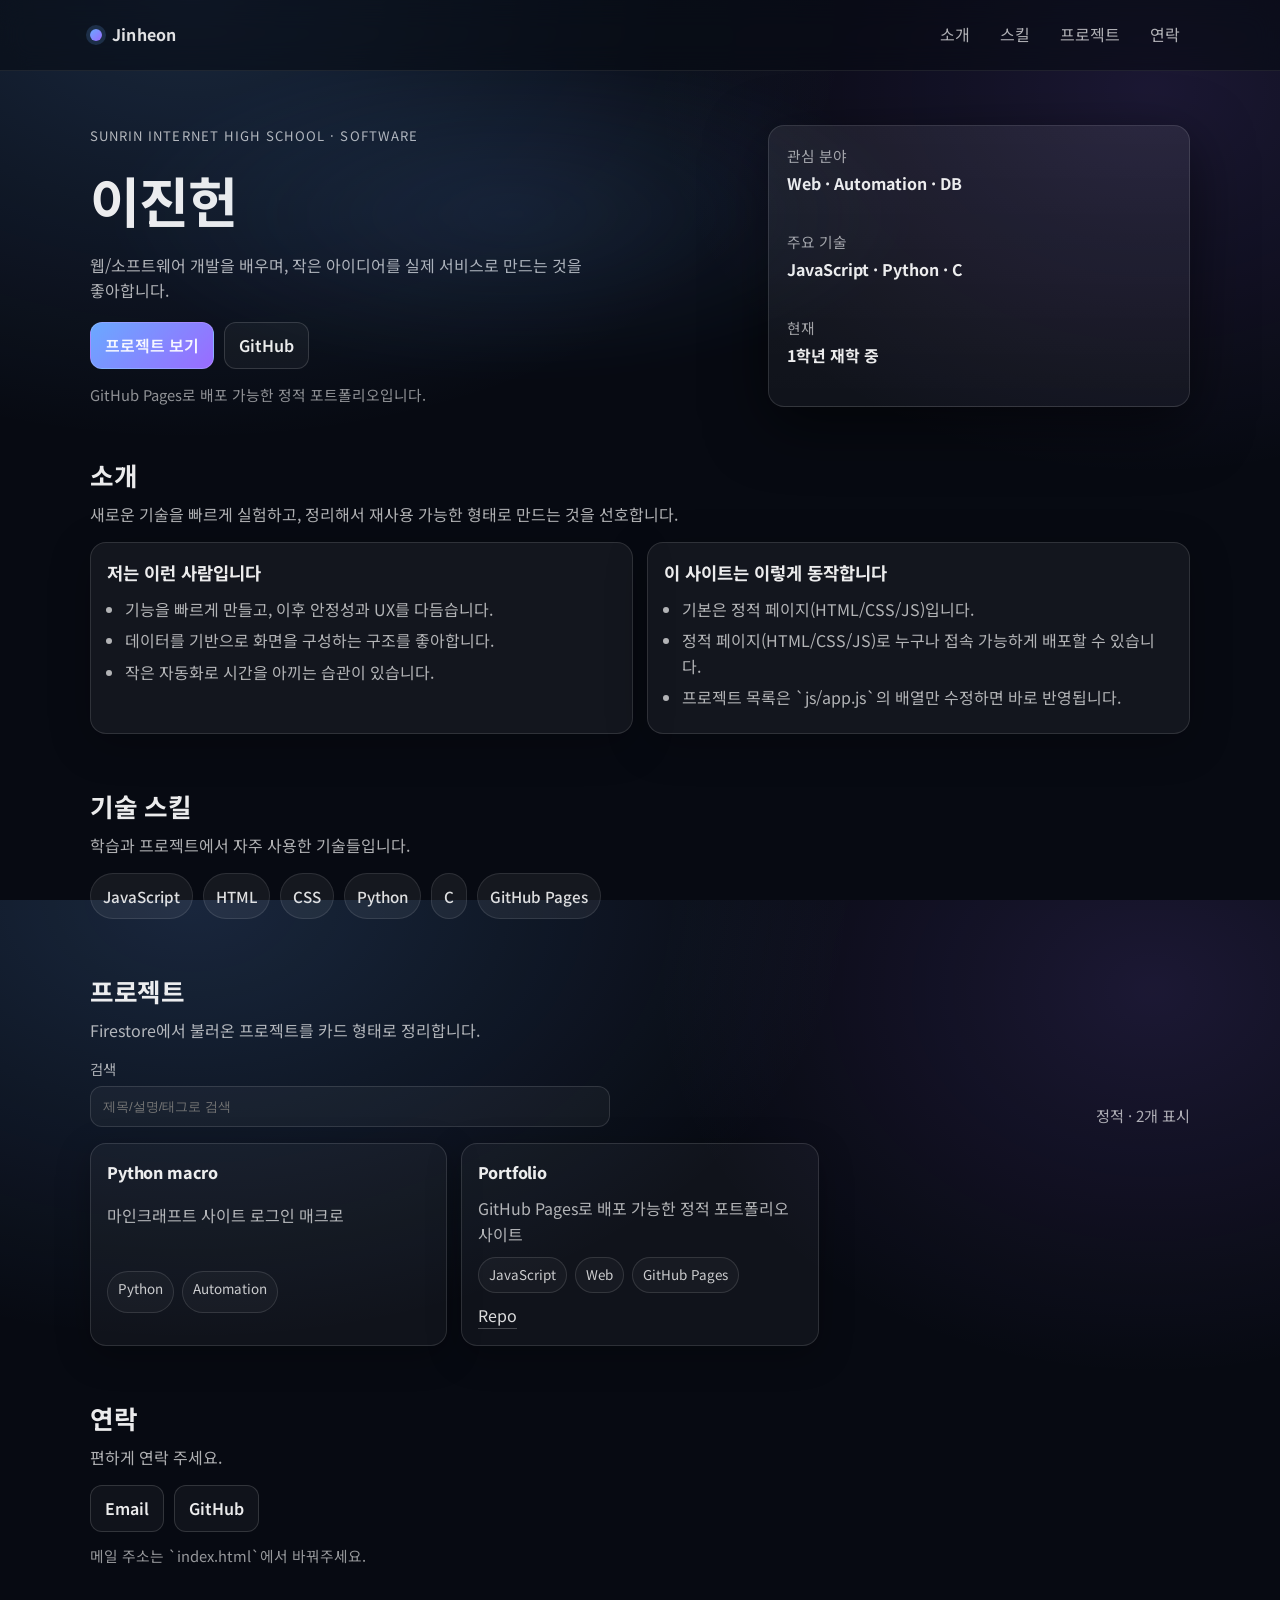
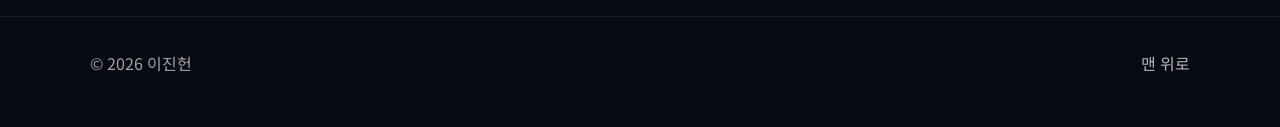
==== index.html @ 4f5d314d "Remove Firebase and make portfolio fully static Projects are now rendered from local data and both r" ====
<!DOCTYPE html>
<html lang="ko">
<head>
    <meta charset="UTF-8">
    <meta name="viewport" content="width=device-width, initial-scale=1.0">
    <title>이진헌 | Portfolio</title>
    <link rel="preconnect" href="https://fonts.googleapis.com">
    <link rel="preconnect" href="https://fonts.gstatic.com" crossorigin>
    <link href="https://fonts.googleapis.com/css2?family=Roboto:wght@300;400;500;700&family=Noto+Sans+KR:wght@300;400;500;700&display=swap" rel="stylesheet">
    <link rel="stylesheet" href="css/style.css">
</head>
<body>
    <a class="skip-link" href="#main">본문 바로가기</a>

    <header class="site-header">
        <div class="container header-inner">
            <a class="brand" href="#top" aria-label="홈으로">
                <span class="brand-mark" aria-hidden="true"></span>
                <span class="brand-text">Jinheon</span>
            </a>
            <nav class="nav" aria-label="주요 메뉴">
                <a href="#about">소개</a>
                <a href="#skills">스킬</a>
                <a href="#projects">프로젝트</a>
                <a href="#contact">연락</a>
            </nav>
        </div>
    </header>

    <main id="main">
        <section class="hero" id="top">
            <div class="container hero-inner">
                <div class="hero-text">
                    <p class="kicker">Sunrin Internet High School · Software</p>
                    <h1>이진헌</h1>
                    <p class="subtitle">웹/소프트웨어 개발을 배우며, 작은 아이디어를 실제 서비스로 만드는 것을 좋아합니다.</p>
                    <div class="cta-row">
                        <a class="btn primary" href="#projects">프로젝트 보기</a>
                        <a class="btn ghost" href="https://github.com/J1n-h" target="_blank" rel="noreferrer">GitHub</a>
                    </div>
                    <p class="meta">GitHub Pages로 배포 가능한 정적 포트폴리오입니다.</p>
                </div>
                <div class="hero-card" aria-label="요약 카드">
                    <div class="stat">
                        <div class="stat-label">관심 분야</div>
                        <div class="stat-value">Web · Automation · DB</div>
                    </div>
                    <div class="stat">
                        <div class="stat-label">주요 기술</div>
                        <div class="stat-value">JavaScript · Python · C</div>
                    </div>
                    <div class="stat">
                        <div class="stat-label">현재</div>
                        <div class="stat-value">1학년 재학 중</div>
                    </div>
                </div>
            </div>
            <div class="hero-glow" aria-hidden="true"></div>
        </section>

        <section class="section" id="about">
            <div class="container">
                <div class="section-head">
                    <h2>소개</h2>
                    <p>새로운 기술을 빠르게 실험하고, 정리해서 재사용 가능한 형태로 만드는 것을 선호합니다.</p>
                </div>
                <div class="grid two">
                    <div class="card">
                        <h3>저는 이런 사람입니다</h3>
                        <ul class="bullets">
                            <li>기능을 빠르게 만들고, 이후 안정성과 UX를 다듬습니다.</li>
                            <li>데이터를 기반으로 화면을 구성하는 구조를 좋아합니다.</li>
                            <li>작은 자동화로 시간을 아끼는 습관이 있습니다.</li>
                        </ul>
                    </div>
                    <div class="card">
                        <h3>이 사이트는 이렇게 동작합니다</h3>
                        <ul class="bullets">
                            <li>기본은 정적 페이지(HTML/CSS/JS)입니다.</li>
                            <li>정적 페이지(HTML/CSS/JS)로 누구나 접속 가능하게 배포할 수 있습니다.</li>
                            <li>프로젝트 목록은 `js/app.js`의 배열만 수정하면 바로 반영됩니다.</li>
                        </ul>
                    </div>
                </div>
            </div>
        </section>

        <section class="section" id="skills">
            <div class="container">
                <div class="section-head">
                    <h2>기술 스킬</h2>
                    <p>학습과 프로젝트에서 자주 사용한 기술들입니다.</p>
                </div>
                <div class="chips" aria-label="기술 스킬 목록">
                    <span class="chip">JavaScript</span>
                    <span class="chip">HTML</span>
                    <span class="chip">CSS</span>
                    <span class="chip">Python</span>
                    <span class="chip">C</span>
                    <span class="chip">GitHub Pages</span>
                </div>
            </div>
        </section>

        <section class="section" id="projects">
            <div class="container">
                <div class="section-head">
                    <h2>프로젝트</h2>
                    <p>Firestore에서 불러온 프로젝트를 카드 형태로 정리합니다.</p>
                </div>

                <div class="toolbar">
                    <label class="field">
                        <span class="field-label">검색</span>
                        <input id="project-search" type="search" placeholder="제목/설명/태그로 검색" autocomplete="off" />
                    </label>
                    <div class="status" id="project-status" role="status" aria-live="polite"></div>
                </div>

                <div class="projects" id="project-list" aria-label="프로젝트 목록">
                    <!-- JS에서 프로젝트 카드 렌더링 -->
                </div>
            </div>
        </section>

        <section class="section" id="contact">
            <div class="container">
                <div class="section-head">
                    <h2>연락</h2>
                    <p>편하게 연락 주세요.</p>
                </div>
                <div class="contact-row">
                    <a class="btn ghost" href="mailto:example@email.com">Email</a>
                    <a class="btn ghost" href="https://github.com/J1n-h" target="_blank" rel="noreferrer">GitHub</a>
                </div>
                <p class="note">메일 주소는 `index.html`에서 바꿔주세요.</p>
            </div>
        </section>
    </main>

    <footer class="site-footer">
        <div class="container footer-inner">
            <p>&copy; 2026 이진헌</p>
            <a href="#top" class="to-top">맨 위로</a>
        </div>
    </footer>

    <script type="module" src="js/app.js"></script>
</body>
</html>
---- css/style.css ----
:root {
    --bg: #070a12;
    --surface: rgba(255, 255, 255, 0.06);
    --surface-2: rgba(255, 255, 255, 0.09);
    --border: rgba(255, 255, 255, 0.12);
    --text: rgba(255, 255, 255, 0.92);
    --muted: rgba(255, 255, 255, 0.68);
    --brand: #6aa9ff;
    --brand-2: #9a6bff;
    --shadow: 0 18px 60px rgba(0, 0, 0, 0.55);
    --radius: 16px;
}

* { box-sizing: border-box; }

html, body {
    height: 100%;
}

body {
    margin: 0;
    font-family: 'Noto Sans KR', 'Roboto', system-ui, -apple-system, Segoe UI, sans-serif;
    background: radial-gradient(1200px 800px at 15% 0%, rgba(106, 169, 255, 0.18), transparent 55%),
                radial-gradient(900px 700px at 90% 10%, rgba(154, 107, 255, 0.14), transparent 55%),
                var(--bg);
    color: var(--text);
    line-height: 1.6;
}

a { color: inherit; }

.container {
    width: min(1100px, calc(100% - 48px));
    margin: 0 auto;
}

.skip-link {
    position: absolute;
    left: -999px;
    top: 8px;
    padding: 10px 12px;
    background: rgba(255, 255, 255, 0.95);
    color: #0b1020;
    border-radius: 10px;
    z-index: 9999;
}
.skip-link:focus {
    left: 16px;
}

.site-header {
    position: sticky;
    top: 0;
    z-index: 50;
    backdrop-filter: blur(14px);
    background: rgba(7, 10, 18, 0.55);
    border-bottom: 1px solid rgba(255, 255, 255, 0.08);
}

.header-inner {
    display: flex;
    align-items: center;
    justify-content: space-between;
    gap: 16px;
    padding: 14px 0;
}

.brand {
    display: inline-flex;
    align-items: center;
    gap: 10px;
    text-decoration: none;
    font-weight: 700;
    letter-spacing: 0.2px;
}
.brand-mark {
    width: 12px;
    height: 12px;
    border-radius: 6px;
    background: linear-gradient(135deg, var(--brand), var(--brand-2));
    box-shadow: 0 0 0 4px rgba(106, 169, 255, 0.18);
}
.brand-text { opacity: 0.95; }

.nav {
    display: flex;
    gap: 10px;
    flex-wrap: wrap;
    justify-content: flex-end;
}
.nav a {
    text-decoration: none;
    color: var(--muted);
    padding: 8px 10px;
    border-radius: 10px;
    transition: background 160ms ease, color 160ms ease;
}
.nav a:hover {
    background: rgba(255, 255, 255, 0.06);
    color: var(--text);
}

.hero {
    position: relative;
    padding: 54px 0 22px;
}
.hero-inner {
    display: grid;
    grid-template-columns: 1.4fr 0.9fr;
    gap: 22px;
    align-items: stretch;
}
.hero-text h1 {
    margin: 10px 0 10px;
    font-size: clamp(2.2rem, 5vw, 3.4rem);
    letter-spacing: -0.02em;
}
.kicker {
    margin: 0;
    color: var(--muted);
    letter-spacing: 0.08em;
    text-transform: uppercase;
    font-size: 0.82rem;
}
.subtitle {
    margin: 0 0 18px;
    color: var(--muted);
    max-width: 56ch;
}
.meta {
    margin: 14px 0 0;
    font-size: 0.92rem;
    color: rgba(255, 255, 255, 0.55);
}

.hero-card {
    border-radius: var(--radius);
    border: 1px solid var(--border);
    background: linear-gradient(180deg, rgba(255, 255, 255, 0.07), rgba(255, 255, 255, 0.04));
    box-shadow: var(--shadow);
    padding: 18px;
    display: grid;
    gap: 14px;
}
.stat-label {
    color: rgba(255, 255, 255, 0.6);
    font-size: 0.92rem;
}
.stat-value {
    font-weight: 700;
    margin-top: 4px;
}

.hero-glow {
    position: absolute;
    inset: 0;
    pointer-events: none;
    background: radial-gradient(600px 240px at 40% 40%, rgba(106, 169, 255, 0.12), transparent 70%);
    filter: blur(18px);
    opacity: 0.9;
}

.section {
    padding: 26px 0;
}
.section-head {
    display: grid;
    gap: 6px;
    margin-bottom: 14px;
}
.section-head h2 {
    margin: 0;
    font-size: 1.6rem;
    letter-spacing: -0.01em;
}
.section-head p {
    margin: 0;
    color: var(--muted);
}

.grid.two {
    display: grid;
    grid-template-columns: repeat(2, minmax(0, 1fr));
    gap: 14px;
}

.card {
    border-radius: var(--radius);
    border: 1px solid var(--border);
    background: rgba(255, 255, 255, 0.05);
    padding: 16px;
    box-shadow: 0 10px 40px rgba(0, 0, 0, 0.25);
}
.card h3 {
    margin: 0 0 10px;
    font-size: 1.1rem;
}
.bullets {
    margin: 0;
    padding-left: 18px;
    color: var(--muted);
}
.bullets li { margin: 6px 0; }

.chips {
    display: flex;
    flex-wrap: wrap;
    gap: 10px;
}
.chip {
    display: inline-flex;
    align-items: center;
    gap: 8px;
    padding: 10px 12px;
    border-radius: 999px;
    background: rgba(255, 255, 255, 0.06);
    border: 1px solid rgba(255, 255, 255, 0.1);
    color: rgba(255, 255, 255, 0.86);
    font-weight: 500;
    font-size: 0.95rem;
}

.cta-row {
    display: flex;
    gap: 10px;
    flex-wrap: wrap;
}

.btn {
    display: inline-flex;
    align-items: center;
    justify-content: center;
    gap: 8px;
    padding: 10px 14px;
    border-radius: 12px;
    border: 1px solid rgba(255, 255, 255, 0.14);
    text-decoration: none;
    font-weight: 600;
    transition: transform 120ms ease, background 160ms ease, border-color 160ms ease;
    user-select: none;
}
.btn:hover { transform: translateY(-1px); }
.btn.primary {
    background: linear-gradient(135deg, var(--brand), var(--brand-2));
    border-color: rgba(255, 255, 255, 0.16);
}
.btn.ghost {
    background: rgba(255, 255, 255, 0.04);
}
.btn.ghost:hover {
    background: rgba(255, 255, 255, 0.07);
}

.toolbar {
    display: flex;
    align-items: flex-end;
    justify-content: space-between;
    flex-wrap: wrap;
    gap: 12px;
    margin: 10px 0 16px;
}
.field {
    display: grid;
    gap: 6px;
    min-width: min(520px, 100%);
}
.field-label {
    color: rgba(255, 255, 255, 0.65);
    font-size: 0.9rem;
}
.field input {
    width: 100%;
    padding: 12px 12px;
    border-radius: 12px;
    border: 1px solid rgba(255, 255, 255, 0.12);
    background: rgba(255, 255, 255, 0.04);
    color: var(--text);
    outline: none;
}
.field input:focus {
    border-color: rgba(106, 169, 255, 0.55);
    box-shadow: 0 0 0 4px rgba(106, 169, 255, 0.18);
}

.status {
    color: rgba(255, 255, 255, 0.65);
    font-size: 0.95rem;
}

.projects {
    display: grid;
    grid-template-columns: repeat(3, minmax(0, 1fr));
    gap: 14px;
}

.project {
    border-radius: var(--radius);
    border: 1px solid rgba(255, 255, 255, 0.12);
    background: rgba(255, 255, 255, 0.04);
    padding: 16px;
    display: grid;
    gap: 10px;
    box-shadow: 0 10px 34px rgba(0, 0, 0, 0.28);
    transition: transform 160ms ease, border-color 160ms ease, background 160ms ease;
}
.project:hover {
    transform: translateY(-2px);
    background: rgba(255, 255, 255, 0.055);
    border-color: rgba(106, 169, 255, 0.4);
}
.project-title {
    font-weight: 800;
    letter-spacing: -0.01em;
}
.project-desc {
    color: var(--muted);
    margin: 0;
    min-height: 3.2em;
}
.project-tags {
    display: flex;
    flex-wrap: wrap;
    gap: 8px;
}
.tag {
    font-size: 0.84rem;
    padding: 6px 10px;
    border-radius: 999px;
    border: 1px solid rgba(255, 255, 255, 0.12);
    background: rgba(255, 255, 255, 0.03);
    color: rgba(255, 255, 255, 0.78);
}
.project-links {
    display: flex;
    gap: 10px;
    flex-wrap: wrap;
}
.project-links a {
    color: rgba(255, 255, 255, 0.85);
    text-decoration: none;
    border-bottom: 1px solid rgba(255, 255, 255, 0.22);
}
.project-links a:hover {
    color: white;
    border-bottom-color: rgba(255, 255, 255, 0.5);
}

.contact-row {
    display: flex;
    gap: 10px;
    flex-wrap: wrap;
}

.note {
    margin: 12px 0 0;
    color: rgba(255, 255, 255, 0.58);
    font-size: 0.92rem;
}

.site-footer {
    margin-top: 22px;
    padding: 18px 0 34px;
    border-top: 1px solid rgba(255, 255, 255, 0.08);
    background: rgba(7, 10, 18, 0.35);
}
.footer-inner {
    display: flex;
    align-items: center;
    justify-content: space-between;
    gap: 10px;
    color: rgba(255, 255, 255, 0.62);
}
.to-top {
    text-decoration: none;
    color: rgba(255, 255, 255, 0.7);
}
.to-top:hover { color: white; }

@media (max-width: 980px) {
    .hero-inner { grid-template-columns: 1fr; }
    .projects { grid-template-columns: repeat(2, minmax(0, 1fr)); }
}

@media (max-width: 680px) {
    .container { width: calc(100% - 32px); }
    .grid.two { grid-template-columns: 1fr; }
    .projects { grid-template-columns: 1fr; }
    .nav { gap: 6px; }
    .nav a { padding: 8px 8px; }
}
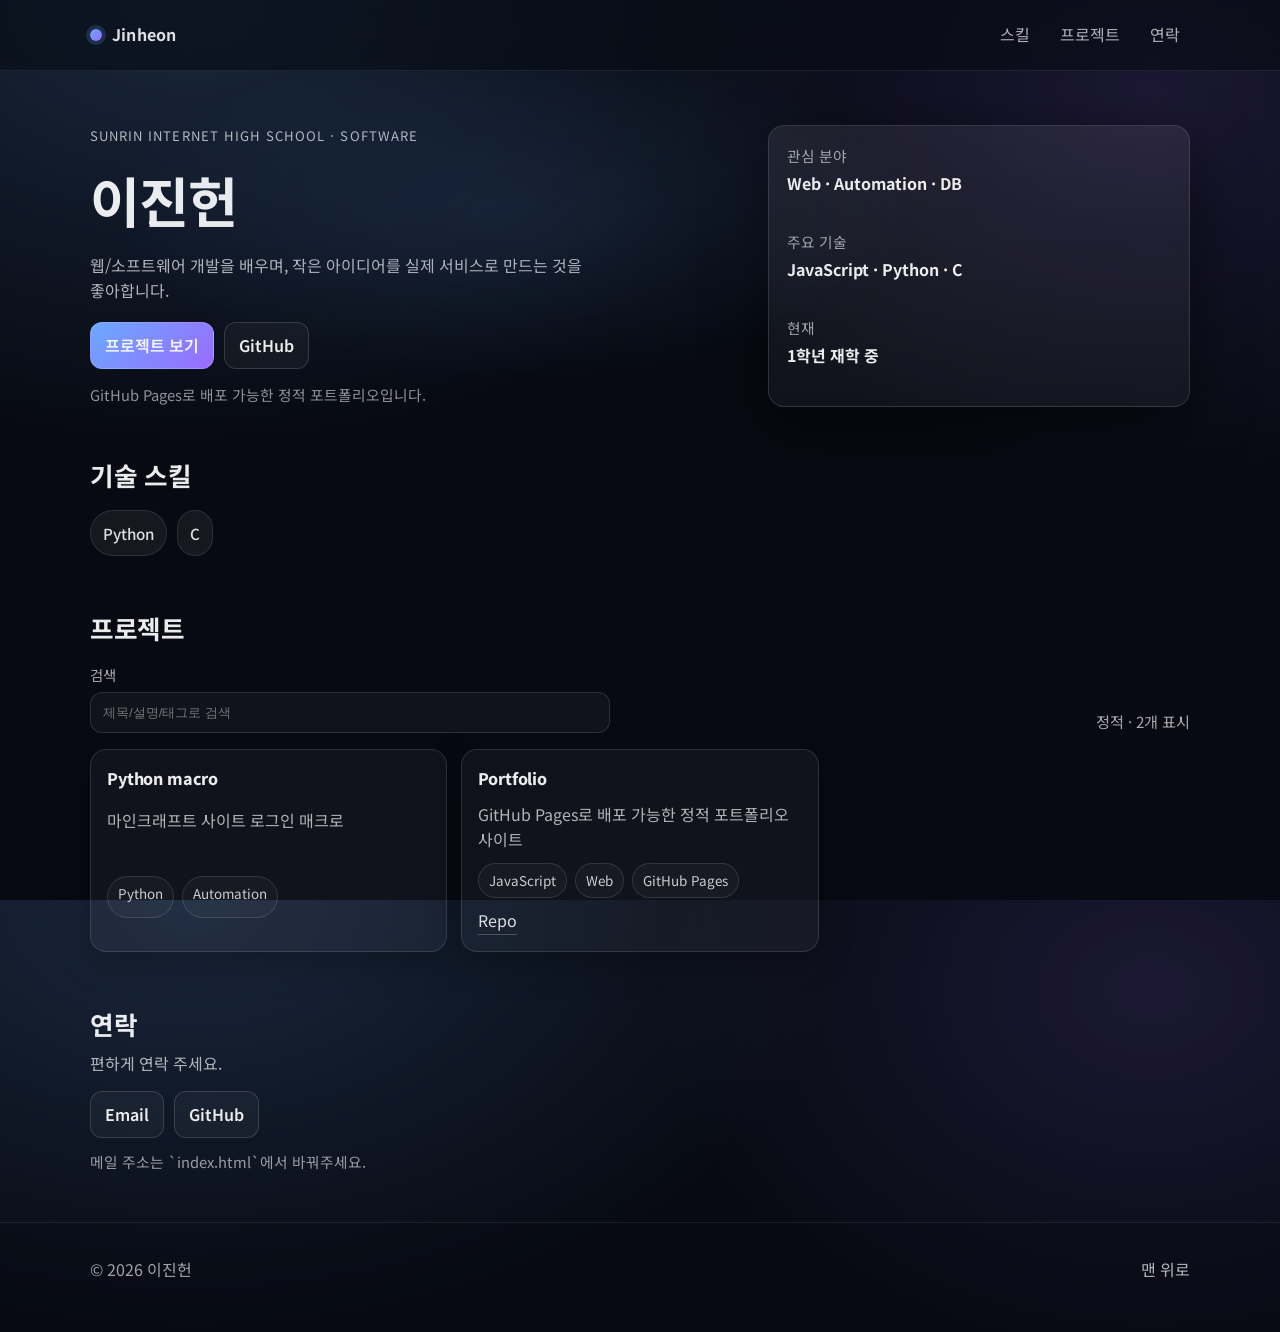
==== commit 01dbf975: "Simplify sections and skills Remove about section and extra descriptions, and keep skills limited to" ====
--- a/index.html
+++ b/index.html
@@ -19,7 +19,6 @@
                 <span class="brand-text">Jinheon</span>
             </a>
             <nav class="nav" aria-label="주요 메뉴">
-                <a href="#about">소개</a>
                 <a href="#skills">스킬</a>
                 <a href="#projects">프로젝트</a>
                 <a href="#contact">연락</a>
@@ -58,46 +57,14 @@
             <div class="hero-glow" aria-hidden="true"></div>
         </section>
 
-        <section class="section" id="about">
-            <div class="container">
-                <div class="section-head">
-                    <h2>소개</h2>
-                    <p>새로운 기술을 빠르게 실험하고, 정리해서 재사용 가능한 형태로 만드는 것을 선호합니다.</p>
-                </div>
-                <div class="grid two">
-                    <div class="card">
-                        <h3>저는 이런 사람입니다</h3>
-                        <ul class="bullets">
-                            <li>기능을 빠르게 만들고, 이후 안정성과 UX를 다듬습니다.</li>
-                            <li>데이터를 기반으로 화면을 구성하는 구조를 좋아합니다.</li>
-                            <li>작은 자동화로 시간을 아끼는 습관이 있습니다.</li>
-                        </ul>
-                    </div>
-                    <div class="card">
-                        <h3>이 사이트는 이렇게 동작합니다</h3>
-                        <ul class="bullets">
-                            <li>기본은 정적 페이지(HTML/CSS/JS)입니다.</li>
-                            <li>정적 페이지(HTML/CSS/JS)로 누구나 접속 가능하게 배포할 수 있습니다.</li>
-                            <li>프로젝트 목록은 `js/app.js`의 배열만 수정하면 바로 반영됩니다.</li>
-                        </ul>
-                    </div>
-                </div>
-            </div>
-        </section>
-
         <section class="section" id="skills">
             <div class="container">
                 <div class="section-head">
                     <h2>기술 스킬</h2>
-                    <p>학습과 프로젝트에서 자주 사용한 기술들입니다.</p>
                 </div>
                 <div class="chips" aria-label="기술 스킬 목록">
-                    <span class="chip">JavaScript</span>
-                    <span class="chip">HTML</span>
-                    <span class="chip">CSS</span>
                     <span class="chip">Python</span>
                     <span class="chip">C</span>
-                    <span class="chip">GitHub Pages</span>
                 </div>
             </div>
         </section>
@@ -106,7 +73,6 @@
             <div class="container">
                 <div class="section-head">
                     <h2>프로젝트</h2>
-                    <p>Firestore에서 불러온 프로젝트를 카드 형태로 정리합니다.</p>
                 </div>
 
                 <div class="toolbar">
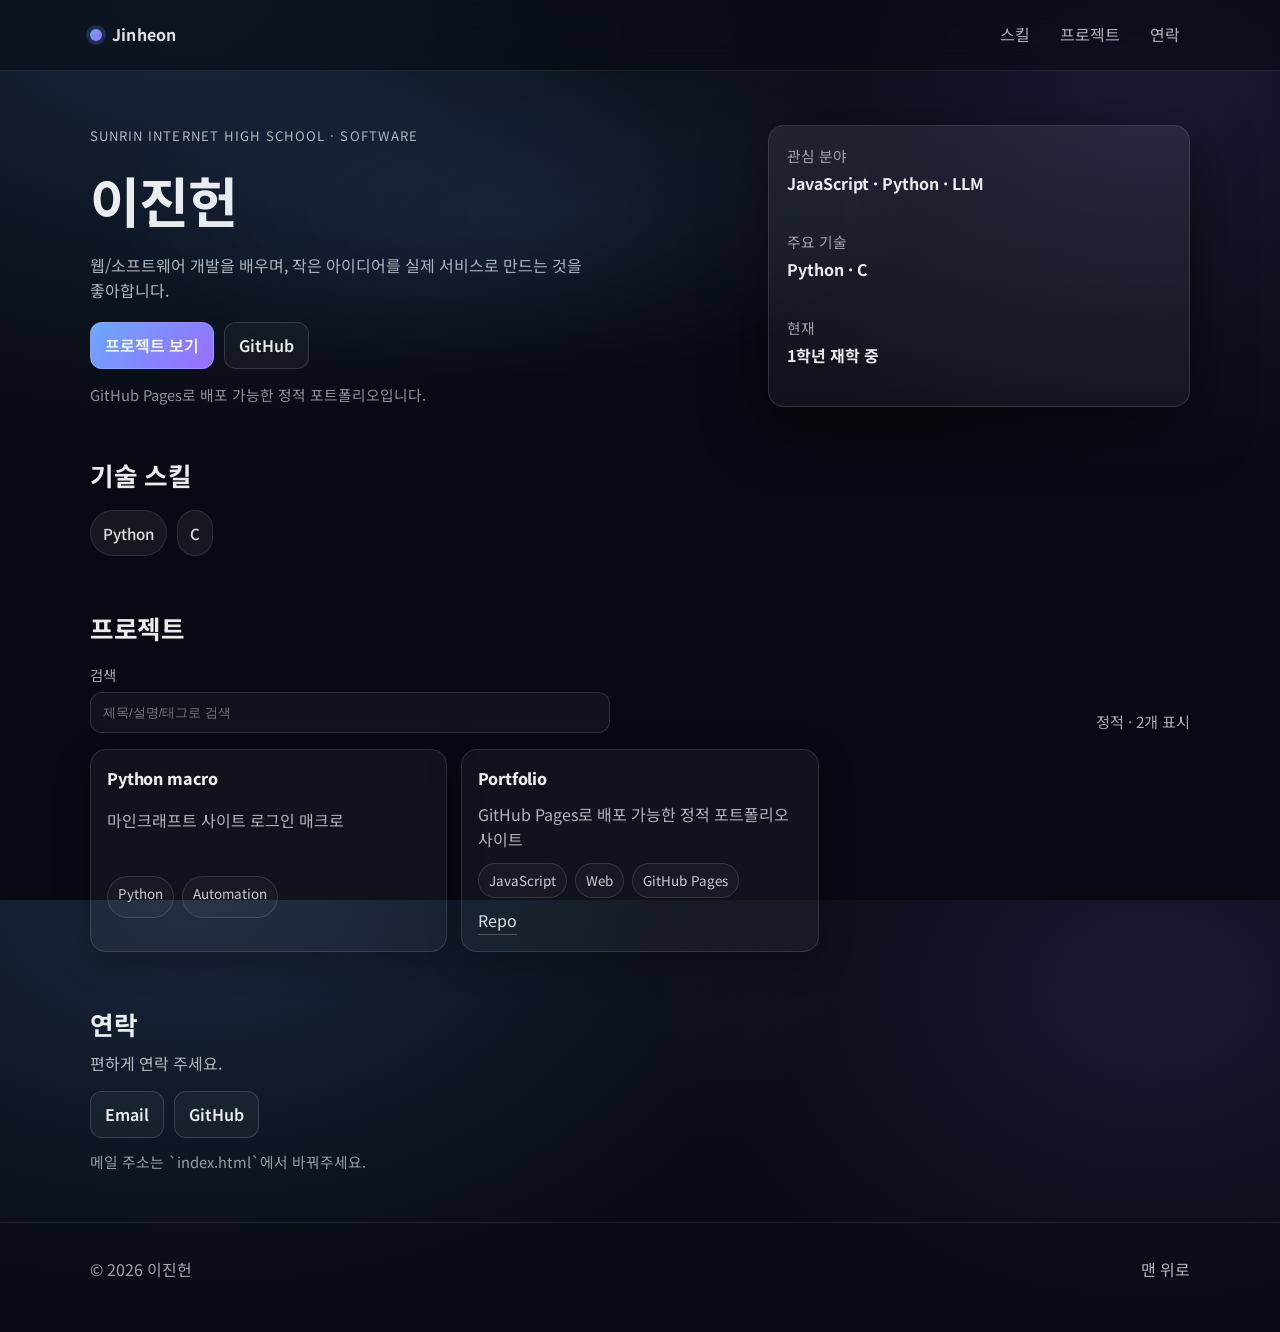
==== commit 3770eefd: "Update hero highlights Remove JavaScript from core skills and set interests to JavaScript, Python, a" ====
--- a/index.html
+++ b/index.html
@@ -42,11 +42,11 @@
                 <div class="hero-card" aria-label="요약 카드">
                     <div class="stat">
                         <div class="stat-label">관심 분야</div>
-                        <div class="stat-value">Web · Automation · DB</div>
+                        <div class="stat-value">JavaScript · Python · LLM</div>
                     </div>
                     <div class="stat">
                         <div class="stat-label">주요 기술</div>
-                        <div class="stat-value">JavaScript · Python · C</div>
+                        <div class="stat-value">Python · C</div>
                     </div>
                     <div class="stat">
                         <div class="stat-label">현재</div>
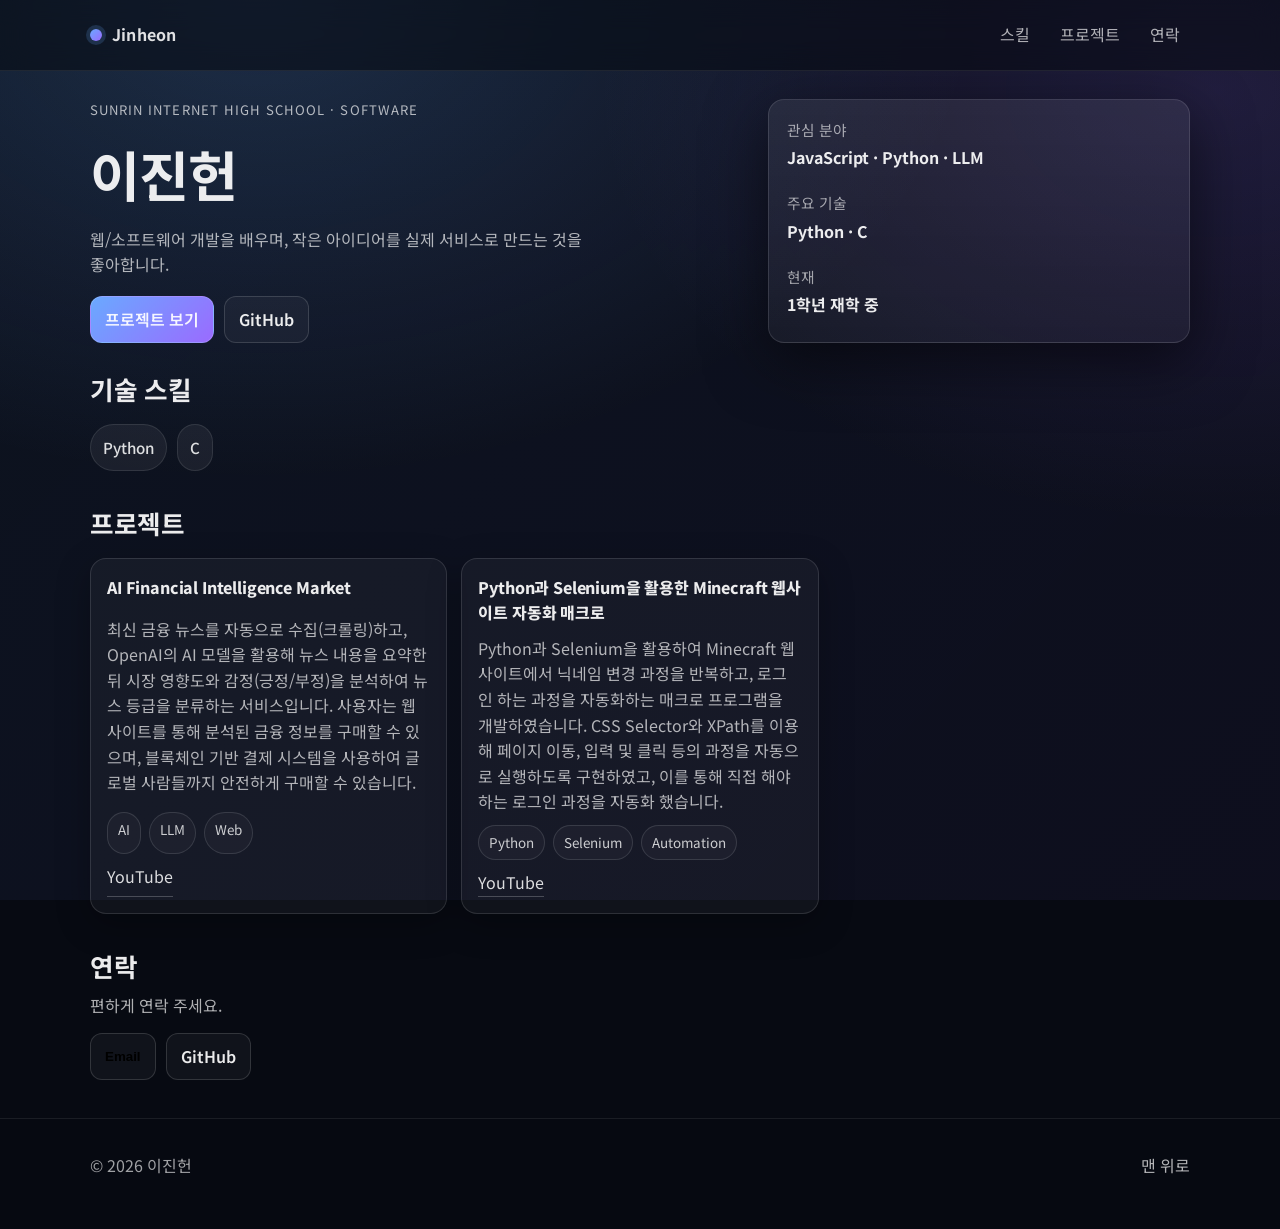
==== commit ea563c26: "Revamp projects and contact Unify background overlay across scroll, remove project search, add two p" ====
--- a/index.html
+++ b/index.html
@@ -37,7 +37,6 @@
                         <a class="btn primary" href="#projects">프로젝트 보기</a>
                         <a class="btn ghost" href="https://github.com/J1n-h" target="_blank" rel="noreferrer">GitHub</a>
                     </div>
-                    <p class="meta">GitHub Pages로 배포 가능한 정적 포트폴리오입니다.</p>
                 </div>
                 <div class="hero-card" aria-label="요약 카드">
                     <div class="stat">
@@ -75,14 +74,6 @@
                     <h2>프로젝트</h2>
                 </div>
 
-                <div class="toolbar">
-                    <label class="field">
-                        <span class="field-label">검색</span>
-                        <input id="project-search" type="search" placeholder="제목/설명/태그로 검색" autocomplete="off" />
-                    </label>
-                    <div class="status" id="project-status" role="status" aria-live="polite"></div>
-                </div>
-
                 <div class="projects" id="project-list" aria-label="프로젝트 목록">
                     <!-- JS에서 프로젝트 카드 렌더링 -->
                 </div>
@@ -96,13 +87,23 @@
                     <p>편하게 연락 주세요.</p>
                 </div>
                 <div class="contact-row">
-                    <a class="btn ghost" href="mailto:example@email.com">Email</a>
+                    <button class="btn ghost" id="copy-email" type="button">Email</button>
                     <a class="btn ghost" href="https://github.com/J1n-h" target="_blank" rel="noreferrer">GitHub</a>
                 </div>
-                <p class="note">메일 주소는 `index.html`에서 바꿔주세요.</p>
             </div>
         </section>
     </main>
+
+    <div class="modal-backdrop" id="video-modal" aria-hidden="true">
+        <div class="modal" role="dialog" aria-modal="true" aria-labelledby="video-title">
+            <div class="modal-header">
+                <div class="modal-title" id="video-title">YouTube</div>
+                <button class="modal-close" id="video-close" type="button" aria-label="닫기">닫기</button>
+            </div>
+            <div class="modal-body" id="video-body"></div>
+        </div>
+    </div>
+    <div class="toast" id="toast" role="status" aria-live="polite"></div>
 
     <footer class="site-footer">
         <div class="container footer-inner">
--- a/css/style.css
+++ b/css/style.css
@@ -20,14 +20,24 @@
 body {
     margin: 0;
     font-family: 'Noto Sans KR', 'Roboto', system-ui, -apple-system, Segoe UI, sans-serif;
-    background: radial-gradient(1200px 800px at 15% 0%, rgba(106, 169, 255, 0.18), transparent 55%),
-                radial-gradient(900px 700px at 90% 10%, rgba(154, 107, 255, 0.14), transparent 55%),
-                var(--bg);
+    background: var(--bg);
     color: var(--text);
     line-height: 1.6;
 }
 
 a { color: inherit; }
+
+body::before {
+    content: "";
+    position: fixed;
+    inset: 0;
+    pointer-events: none;
+    z-index: -1;
+    background:
+        radial-gradient(1200px 800px at 20% 0%, rgba(106, 169, 255, 0.18), transparent 60%),
+        radial-gradient(1000px 700px at 95% 10%, rgba(154, 107, 255, 0.14), transparent 62%),
+        linear-gradient(135deg, rgba(106, 169, 255, 0.06), rgba(154, 107, 255, 0.05));
+}
 
 .container {
     width: min(1100px, calc(100% - 48px));
@@ -102,7 +112,7 @@
 
 .hero {
     position: relative;
-    padding: 54px 0 22px;
+    padding: 28px 0 10px;
 }
 .hero-inner {
     display: grid;
@@ -152,16 +162,80 @@
 }
 
 .hero-glow {
-    position: absolute;
+    display: none;
+}
+
+.modal-backdrop {
+    position: fixed;
     inset: 0;
-    pointer-events: none;
-    background: radial-gradient(600px 240px at 40% 40%, rgba(106, 169, 255, 0.12), transparent 70%);
-    filter: blur(18px);
-    opacity: 0.9;
-}
+    display: none;
+    place-items: center;
+    padding: 18px;
+    background: rgba(0, 0, 0, 0.68);
+    backdrop-filter: blur(10px);
+    z-index: 200;
+}
+.modal-backdrop[data-open="true"] { display: grid; }
+
+.modal {
+    width: min(920px, 100%);
+    border-radius: var(--radius);
+    border: 1px solid rgba(255, 255, 255, 0.14);
+    background: rgba(7, 10, 18, 0.92);
+    box-shadow: var(--shadow);
+    overflow: hidden;
+}
+.modal-header {
+    display: flex;
+    align-items: center;
+    justify-content: space-between;
+    gap: 10px;
+    padding: 12px 14px;
+    border-bottom: 1px solid rgba(255, 255, 255, 0.1);
+}
+.modal-title {
+    font-weight: 800;
+    letter-spacing: -0.01em;
+}
+.modal-close {
+    background: rgba(255, 255, 255, 0.06);
+    border: 1px solid rgba(255, 255, 255, 0.14);
+    border-radius: 10px;
+    color: rgba(255, 255, 255, 0.9);
+    padding: 8px 10px;
+    cursor: pointer;
+}
+.modal-close:hover {
+    background: rgba(255, 255, 255, 0.09);
+}
+.modal-body {
+    aspect-ratio: 16 / 9;
+    background: black;
+}
+.modal-body iframe {
+    width: 100%;
+    height: 100%;
+    border: 0;
+}
+
+.toast {
+    position: fixed;
+    left: 50%;
+    bottom: 18px;
+    transform: translateX(-50%);
+    background: rgba(255, 255, 255, 0.08);
+    border: 1px solid rgba(255, 255, 255, 0.14);
+    border-radius: 999px;
+    padding: 10px 12px;
+    color: rgba(255, 255, 255, 0.92);
+    z-index: 250;
+    box-shadow: 0 18px 60px rgba(0, 0, 0, 0.55);
+    display: none;
+}
+.toast[data-show="true"] { display: block; }
 
 .section {
-    padding: 26px 0;
+    padding: 16px 0;
 }
 .section-head {
     display: grid;
@@ -285,6 +359,7 @@
 .status {
     color: rgba(255, 255, 255, 0.65);
     font-size: 0.95rem;
+    display: none;
 }
 
 .projects {
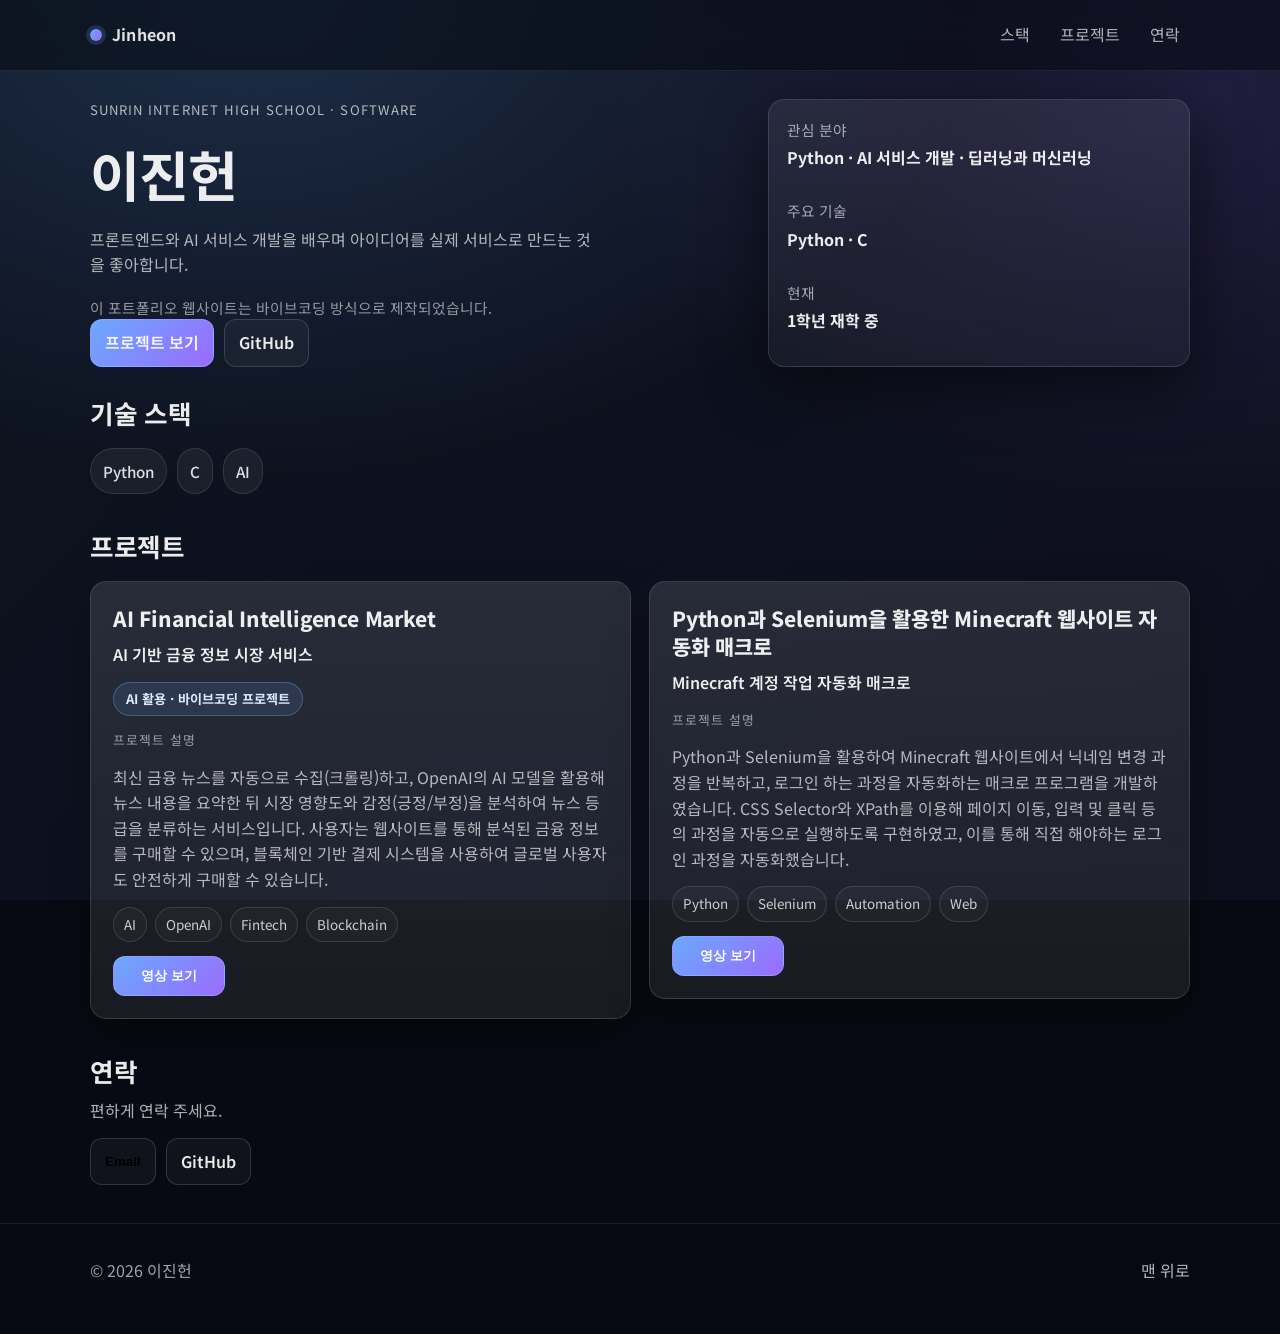
==== commit 4f8d0b82: "Refine portfolio copy and project cards" ====
--- a/index.html
+++ b/index.html
@@ -14,12 +14,12 @@
 
     <header class="site-header">
         <div class="container header-inner">
-            <a class="brand" href="#top" aria-label="홈으로">
+            <a class="brand" href="#top" aria-label="처음으로">
                 <span class="brand-mark" aria-hidden="true"></span>
                 <span class="brand-text">Jinheon</span>
             </a>
             <nav class="nav" aria-label="주요 메뉴">
-                <a href="#skills">스킬</a>
+                <a href="#skills">스택</a>
                 <a href="#projects">프로젝트</a>
                 <a href="#contact">연락</a>
             </nav>
@@ -32,7 +32,8 @@
                 <div class="hero-text">
                     <p class="kicker">Sunrin Internet High School · Software</p>
                     <h1>이진헌</h1>
-                    <p class="subtitle">웹/소프트웨어 개발을 배우며, 작은 아이디어를 실제 서비스로 만드는 것을 좋아합니다.</p>
+                    <p class="subtitle">프론트엔드와 AI 서비스 개발을 배우며 아이디어를 실제 서비스로 만드는 것을 좋아합니다.</p>
+                    <p class="meta">이 포트폴리오 웹사이트는 바이브코딩 방식으로 제작되었습니다.</p>
                     <div class="cta-row">
                         <a class="btn primary" href="#projects">프로젝트 보기</a>
                         <a class="btn ghost" href="https://github.com/J1n-h" target="_blank" rel="noreferrer">GitHub</a>
@@ -41,7 +42,7 @@
                 <div class="hero-card" aria-label="요약 카드">
                     <div class="stat">
                         <div class="stat-label">관심 분야</div>
-                        <div class="stat-value">JavaScript · Python · LLM</div>
+                        <div class="stat-value">Python · AI 서비스 개발 · 딥러닝과 머신러닝</div>
                     </div>
                     <div class="stat">
                         <div class="stat-label">주요 기술</div>
@@ -59,11 +60,12 @@
         <section class="section" id="skills">
             <div class="container">
                 <div class="section-head">
-                    <h2>기술 스킬</h2>
+                    <h2>기술 스택</h2>
                 </div>
-                <div class="chips" aria-label="기술 스킬 목록">
+                <div class="chips" aria-label="기술 스택 목록">
                     <span class="chip">Python</span>
                     <span class="chip">C</span>
+                    <span class="chip">AI</span>
                 </div>
             </div>
         </section>
@@ -114,4 +116,4 @@
 
     <script type="module" src="js/app.js"></script>
 </body>
-</html>+</html>
--- a/css/style.css
+++ b/css/style.css
@@ -364,33 +364,65 @@
 
 .projects {
     display: grid;
-    grid-template-columns: repeat(3, minmax(0, 1fr));
-    gap: 14px;
+    grid-template-columns: repeat(2, minmax(0, 1fr));
+    gap: 18px;
+    align-items: start;
 }
 
 .project {
     border-radius: var(--radius);
     border: 1px solid rgba(255, 255, 255, 0.12);
-    background: rgba(255, 255, 255, 0.04);
-    padding: 16px;
-    display: grid;
-    gap: 10px;
-    box-shadow: 0 10px 34px rgba(0, 0, 0, 0.28);
+    background:
+        linear-gradient(180deg, rgba(255, 255, 255, 0.08), rgba(255, 255, 255, 0.03)),
+        rgba(255, 255, 255, 0.04);
+    padding: 22px;
+    display: grid;
+    gap: 14px;
+    align-content: start;
+    box-shadow: 0 18px 40px rgba(0, 0, 0, 0.28);
     transition: transform 160ms ease, border-color 160ms ease, background 160ms ease;
 }
 .project:hover {
     transform: translateY(-2px);
-    background: rgba(255, 255, 255, 0.055);
+    background:
+        linear-gradient(180deg, rgba(106, 169, 255, 0.12), rgba(255, 255, 255, 0.04)),
+        rgba(255, 255, 255, 0.055);
     border-color: rgba(106, 169, 255, 0.4);
 }
 .project-title {
+    margin: 0;
     font-weight: 800;
     letter-spacing: -0.01em;
+    font-size: 1.3rem;
+    line-height: 1.35;
+}
+.project-summary {
+    margin: -4px 0 0;
+    color: rgba(255, 255, 255, 0.92);
+    font-weight: 600;
+}
+.project-badge {
+    display: inline-flex;
+    width: fit-content;
+    max-width: 100%;
+    padding: 7px 12px;
+    border-radius: 999px;
+    border: 1px solid rgba(106, 169, 255, 0.34);
+    background: rgba(106, 169, 255, 0.12);
+    color: #dbe9ff;
+    font-size: 0.82rem;
+    font-weight: 700;
+    line-height: 1.4;
+}
+.project-copy-label {
+    color: rgba(255, 255, 255, 0.55);
+    font-size: 0.8rem;
+    letter-spacing: 0.08em;
+    text-transform: uppercase;
 }
 .project-desc {
     color: var(--muted);
     margin: 0;
-    min-height: 3.2em;
 }
 .project-tags {
     display: flex;
@@ -405,19 +437,37 @@
     background: rgba(255, 255, 255, 0.03);
     color: rgba(255, 255, 255, 0.78);
 }
-.project-links {
-    display: flex;
-    gap: 10px;
-    flex-wrap: wrap;
-}
-.project-links a {
-    color: rgba(255, 255, 255, 0.85);
+.project-actions {
+    display: flex;
+    gap: 12px;
+    flex-wrap: wrap;
+}
+.project-action {
+    display: inline-flex;
+    align-items: center;
+    justify-content: center;
+    min-width: 112px;
+    padding: 10px 14px;
+    border-radius: 12px;
+    border: 1px solid rgba(255, 255, 255, 0.14);
+    color: rgba(255, 255, 255, 0.9);
     text-decoration: none;
-    border-bottom: 1px solid rgba(255, 255, 255, 0.22);
-}
-.project-links a:hover {
+    font-weight: 700;
+    cursor: pointer;
+    transition: transform 120ms ease, background 160ms ease, border-color 160ms ease;
+}
+.project-action:hover {
+    transform: translateY(-1px);
+}
+.project-action.primary {
+    background: linear-gradient(135deg, var(--brand), var(--brand-2));
     color: white;
-    border-bottom-color: rgba(255, 255, 255, 0.5);
+}
+.project-action.ghost {
+    background: rgba(255, 255, 255, 0.04);
+}
+.project-action.ghost:hover {
+    background: rgba(255, 255, 255, 0.09);
 }
 
 .contact-row {
@@ -462,4 +512,4 @@
     .projects { grid-template-columns: 1fr; }
     .nav { gap: 6px; }
     .nav a { padding: 8px 8px; }
-}+}
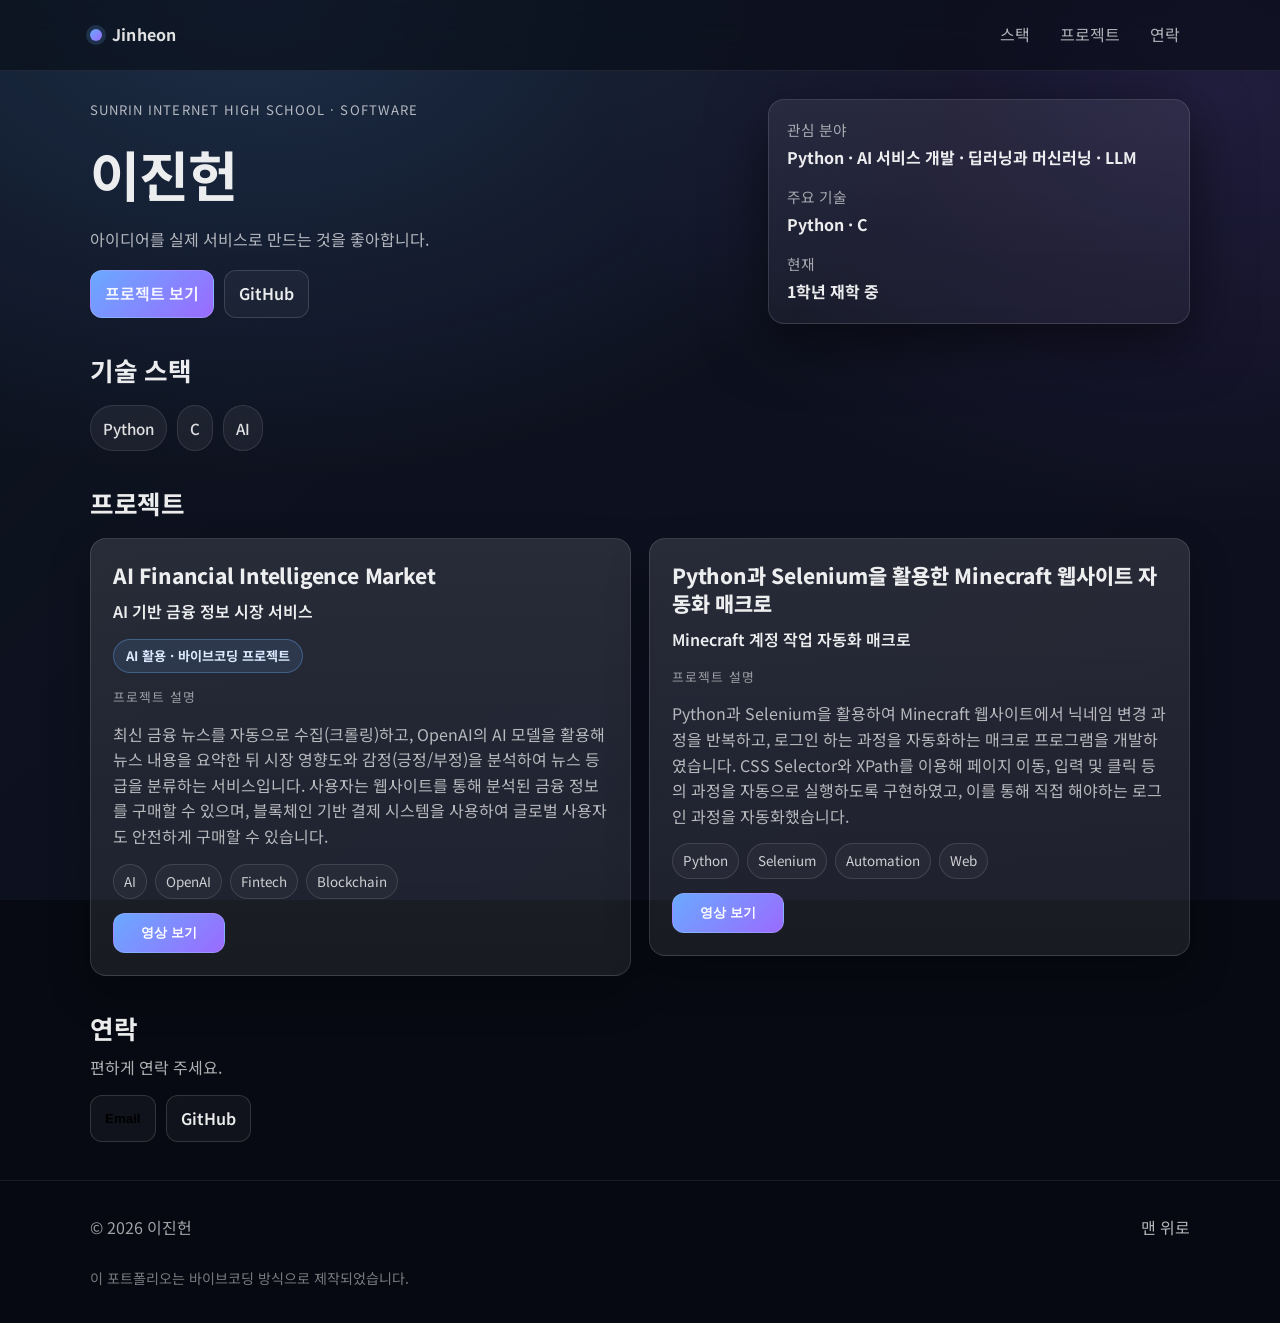
==== commit f6746e4b: "Adjust intro copy and footer note" ====
--- a/index.html
+++ b/index.html
@@ -32,8 +32,7 @@
                 <div class="hero-text">
                     <p class="kicker">Sunrin Internet High School · Software</p>
                     <h1>이진헌</h1>
-                    <p class="subtitle">프론트엔드와 AI 서비스 개발을 배우며 아이디어를 실제 서비스로 만드는 것을 좋아합니다.</p>
-                    <p class="meta">이 포트폴리오 웹사이트는 바이브코딩 방식으로 제작되었습니다.</p>
+                    <p class="subtitle">아이디어를 실제 서비스로 만드는 것을 좋아합니다.</p>
                     <div class="cta-row">
                         <a class="btn primary" href="#projects">프로젝트 보기</a>
                         <a class="btn ghost" href="https://github.com/J1n-h" target="_blank" rel="noreferrer">GitHub</a>
@@ -42,7 +41,7 @@
                 <div class="hero-card" aria-label="요약 카드">
                     <div class="stat">
                         <div class="stat-label">관심 분야</div>
-                        <div class="stat-value">Python · AI 서비스 개발 · 딥러닝과 머신러닝</div>
+                        <div class="stat-value">Python · AI 서비스 개발 · 딥러닝과 머신러닝 · LLM</div>
                     </div>
                     <div class="stat">
                         <div class="stat-label">주요 기술</div>
@@ -112,6 +111,9 @@
             <p>&copy; 2026 이진헌</p>
             <a href="#top" class="to-top">맨 위로</a>
         </div>
+        <div class="container">
+            <p class="footer-note">이 포트폴리오는 바이브코딩 방식으로 제작되었습니다.</p>
+        </div>
     </footer>
 
     <script type="module" src="js/app.js"></script>
--- a/css/style.css
+++ b/css/style.css
@@ -137,12 +137,6 @@
     color: var(--muted);
     max-width: 56ch;
 }
-.meta {
-    margin: 14px 0 0;
-    font-size: 0.92rem;
-    color: rgba(255, 255, 255, 0.55);
-}
-
 .hero-card {
     border-radius: var(--radius);
     border: 1px solid var(--border);
@@ -495,6 +489,11 @@
     gap: 10px;
     color: rgba(255, 255, 255, 0.62);
 }
+.footer-note {
+    margin: 10px 0 0;
+    color: rgba(255, 255, 255, 0.46);
+    font-size: 0.88rem;
+}
 .to-top {
     text-decoration: none;
     color: rgba(255, 255, 255, 0.7);
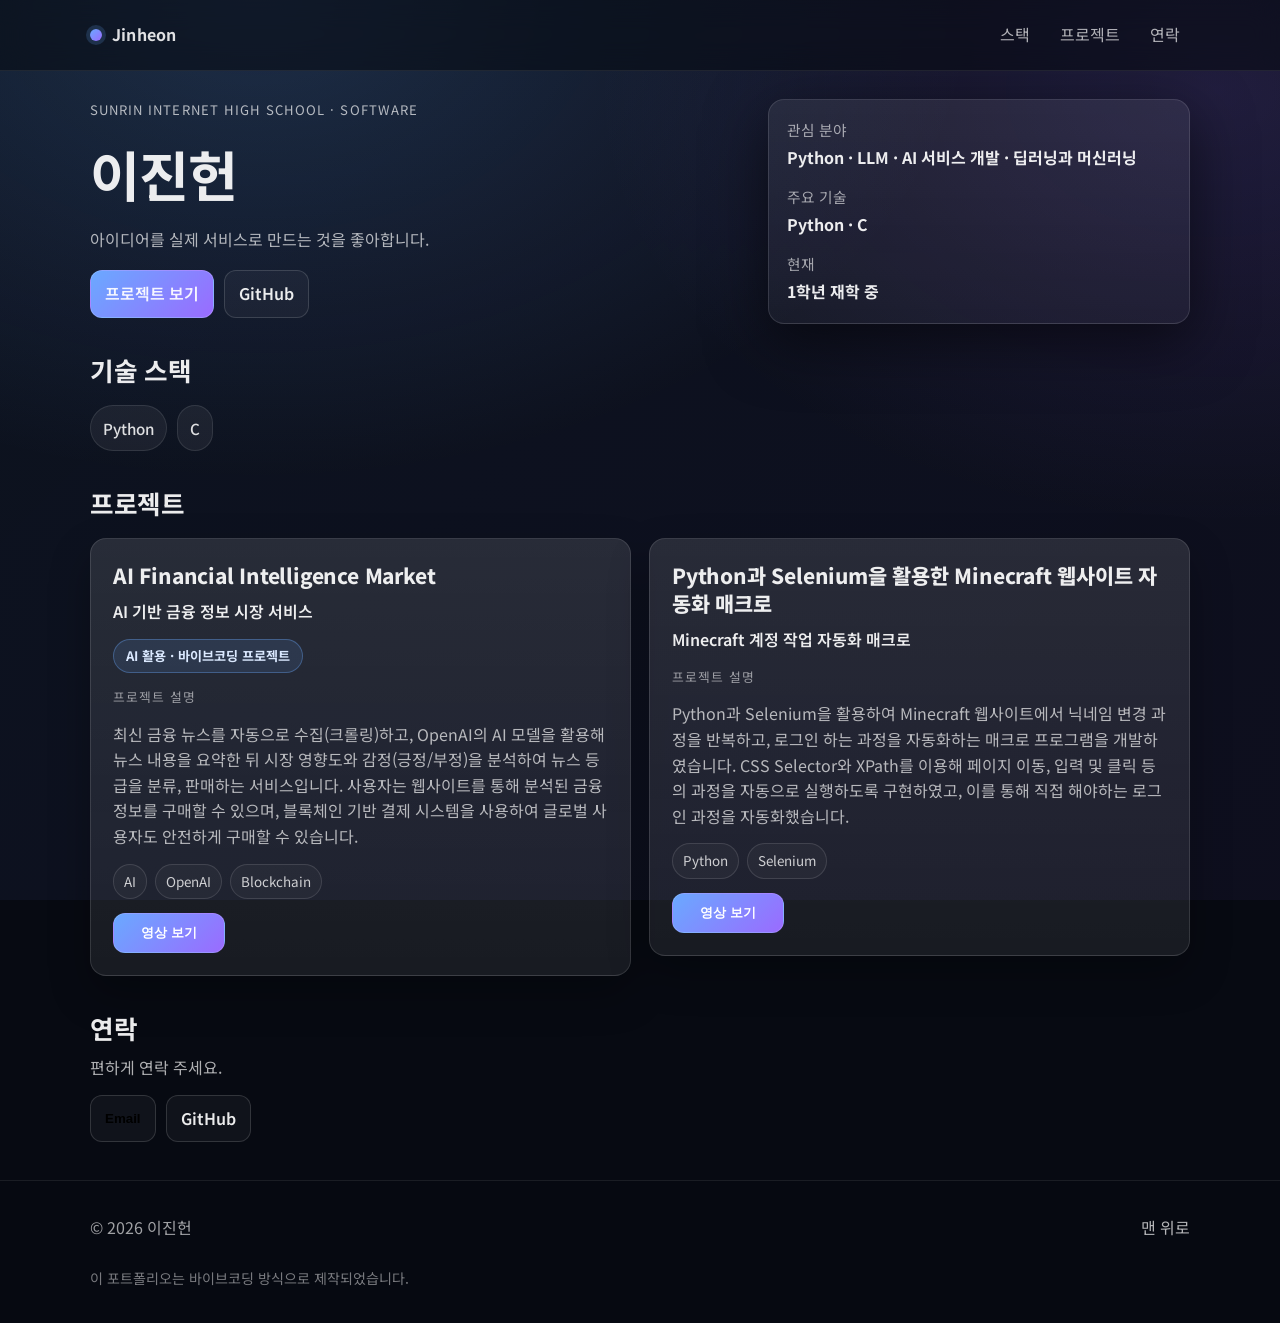
==== commit f8651da0: "Update stack and project tag copy" ====
--- a/index.html
+++ b/index.html
@@ -41,7 +41,7 @@
                 <div class="hero-card" aria-label="요약 카드">
                     <div class="stat">
                         <div class="stat-label">관심 분야</div>
-                        <div class="stat-value">Python · AI 서비스 개발 · 딥러닝과 머신러닝 · LLM</div>
+                        <div class="stat-value">Python · LLM · AI 서비스 개발 · 딥러닝과 머신러닝</div>
                     </div>
                     <div class="stat">
                         <div class="stat-label">주요 기술</div>
@@ -64,7 +64,6 @@
                 <div class="chips" aria-label="기술 스택 목록">
                     <span class="chip">Python</span>
                     <span class="chip">C</span>
-                    <span class="chip">AI</span>
                 </div>
             </div>
         </section>
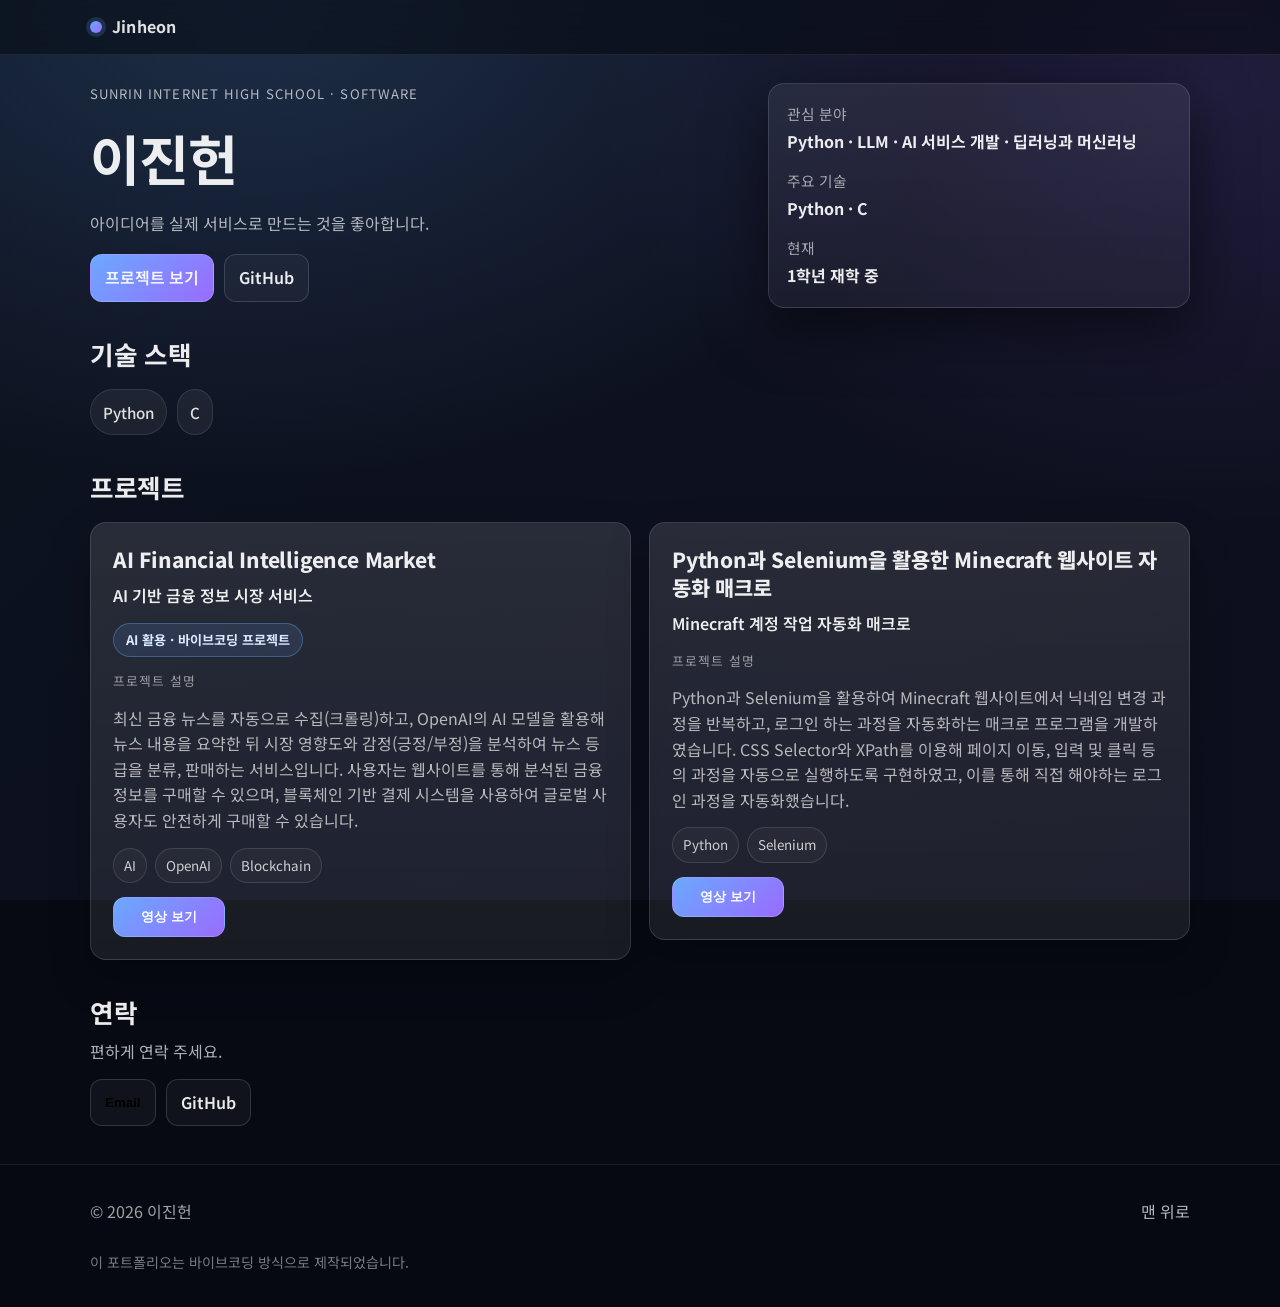
==== commit 71301ceb: "Remove header navigation links" ====
--- a/index.html
+++ b/index.html
@@ -18,11 +18,6 @@
                 <span class="brand-mark" aria-hidden="true"></span>
                 <span class="brand-text">Jinheon</span>
             </a>
-            <nav class="nav" aria-label="주요 메뉴">
-                <a href="#skills">스택</a>
-                <a href="#projects">프로젝트</a>
-                <a href="#contact">연락</a>
-            </nav>
         </div>
     </header>
 
